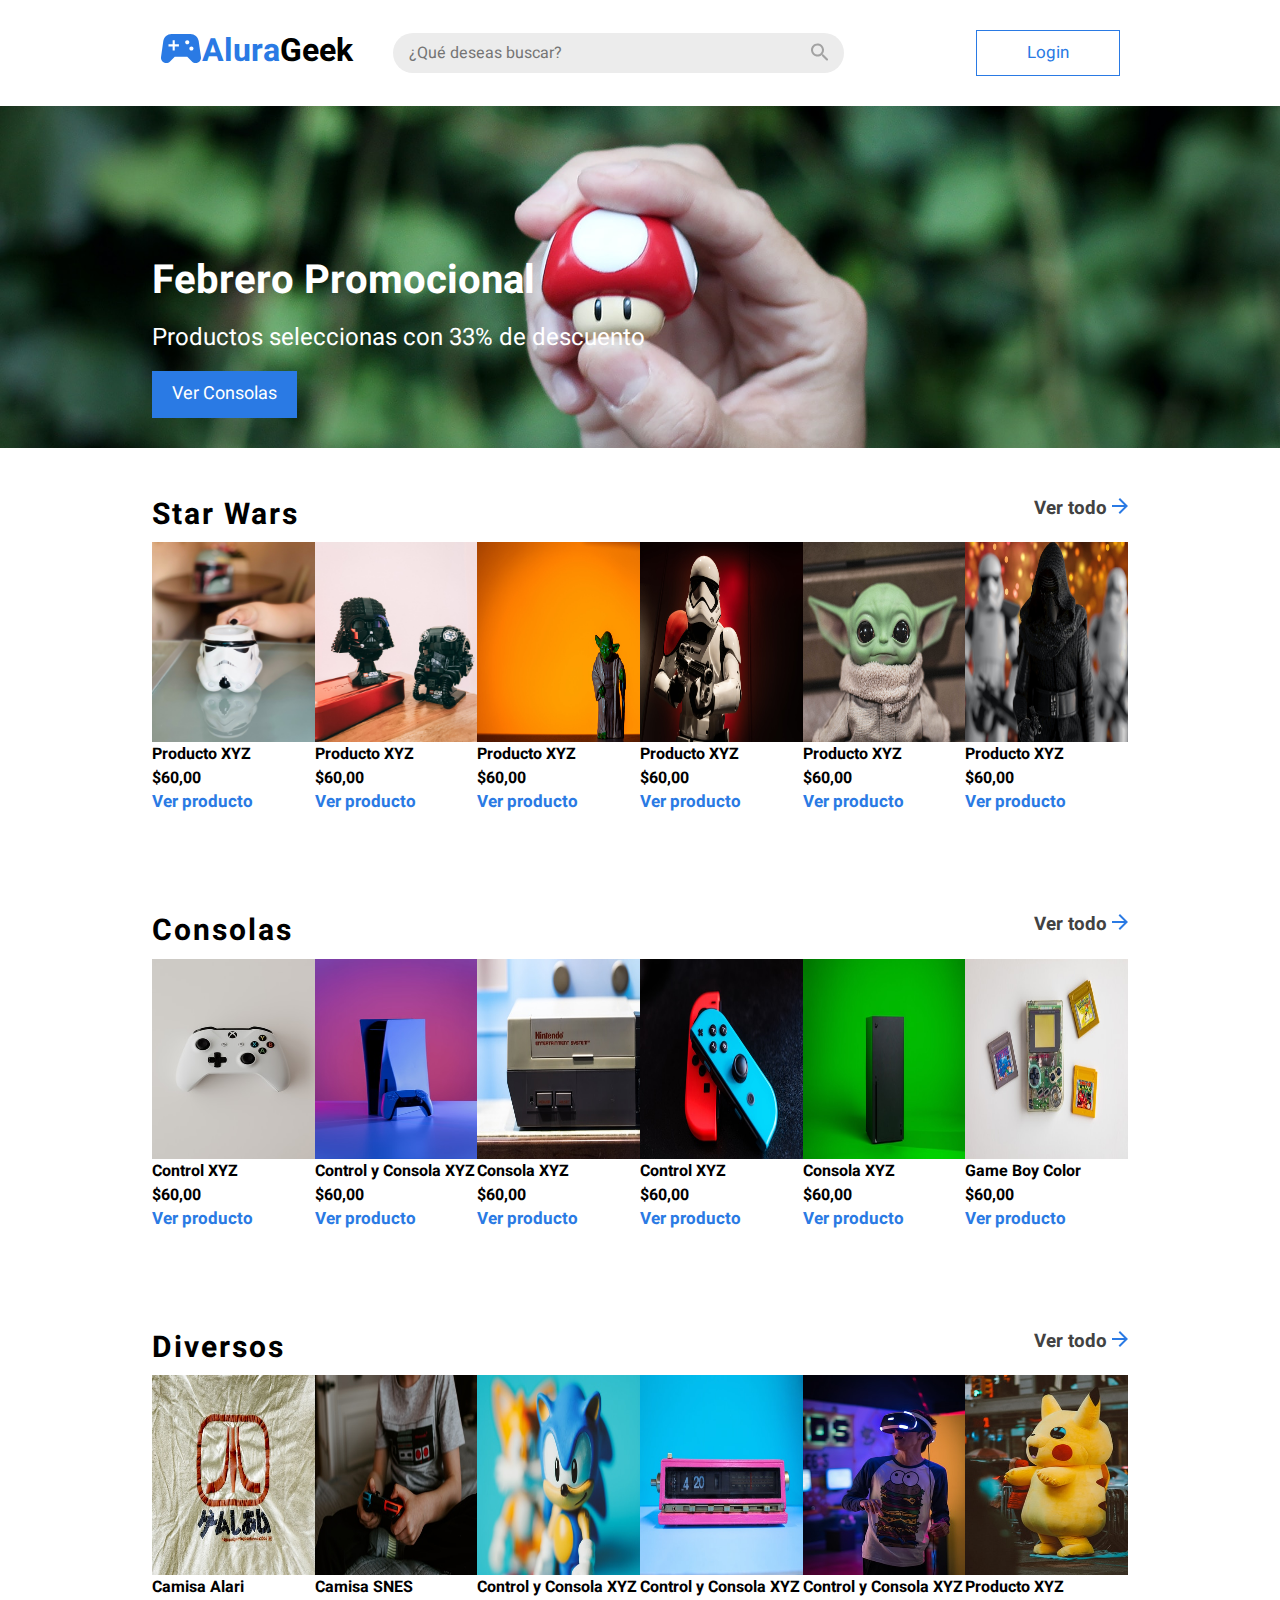
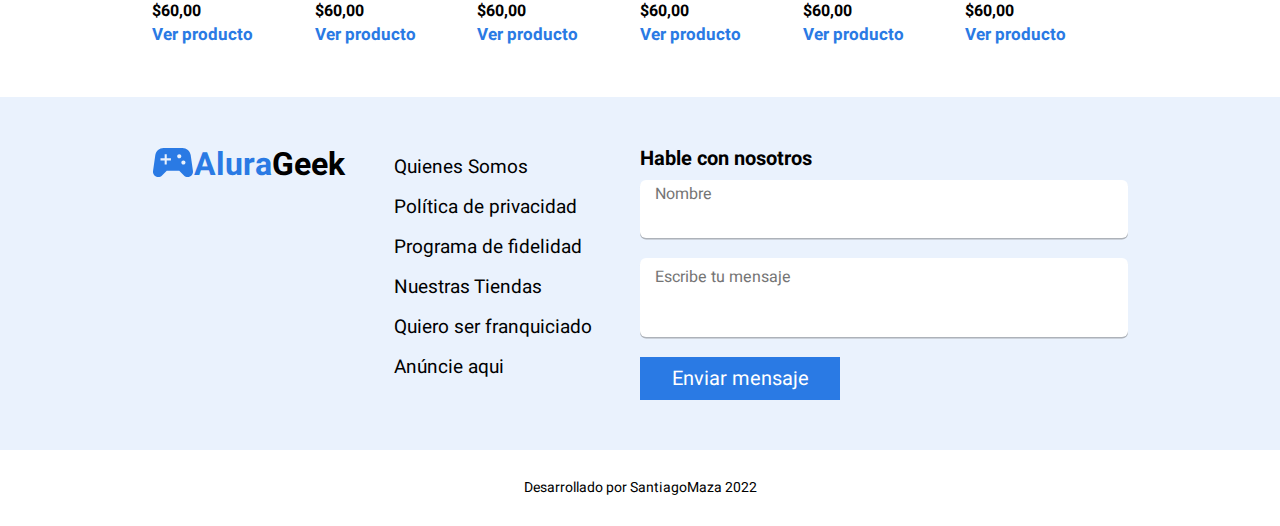
==== index.html @ 07d5b48c "Diseño del proyecto e-commerce" ====
<!DOCTYPE html>
<html lang="es">
<head>
    <meta charset="UTF-8">
    <meta http-equiv="X-UA-Compatible" content="IE=edge">
    <meta name="viewport" content="width=device-width, initial-scale=1.0">
    <title>AluraGeek</title>
    <link rel="preconnect" href="https://fonts.googleapis.com">
    <link rel="preconnect" href="https://fonts.gstatic.com" crossorigin>
    <link href="https://fonts.googleapis.com/css2?family=Heebo:wght@500&display=swap" rel="stylesheet">
    <link rel="stylesheet" href="style/normalize.css">
    <link rel="stylesheet" href="style/style.css">
</head>
<body>
    <header>
        <section class="navbar">
            <section class="logo-buscador">
                <div class="container-logo">
                    <svg width="42" height="31" viewBox="0 0 42 31" fill="none" xmlns="http://www.w3.org/2000/svg">
                    <path d="M40.9556 24.0208L38.6849 8.06251C38.1016 3.95834 34.581 0.916672 30.4354 0.916672H11.5614C7.41583 0.916672 3.8952 3.95834 3.3119 8.06251L1.04119 24.0208C0.582884 27.2292 3.06191 30.0833 6.29089 30.0833C7.70748 30.0833 9.04074 29.5208 10.0407 28.5208L14.7487 23.8333H27.248L31.9353 28.5208C32.9352 29.5208 34.2893 30.0833 35.6851 30.0833C38.9349 30.0833 41.4139 27.2292 40.9556 24.0208ZM18.9152 13.4167H14.7487V17.5833H12.6655V13.4167H8.4991V11.3333H12.6655V7.16667H14.7487V11.3333H18.9152V13.4167ZM27.248 11.3333C26.1023 11.3333 25.1648 10.3958 25.1648 9.25001C25.1648 8.10417 26.1023 7.16667 27.248 7.16667C28.3938 7.16667 29.3313 8.10417 29.3313 9.25001C29.3313 10.3958 28.3938 11.3333 27.248 11.3333ZM31.4145 17.5833C30.2687 17.5833 29.3313 16.6458 29.3313 15.5C29.3313 14.3542 30.2687 13.4167 31.4145 13.4167C32.5602 13.4167 33.4977 14.3542 33.4977 15.5C33.4977 16.6458 32.5602 17.5833 31.4145 17.5833Z" fill="#2A7AE4"/>
                    </svg>
                    <label class="titulo-logo"><h3 class="logoAlura">Alura</h3><h3 class="logoGeek">Geek</h3></label>
                </div>
                <div class="container-buscador">
                    <input type="text" placeholder="¿Qué deseas buscar?">
                    <svg class="buscador-input" width="18" height="18" viewBox="0 0 18 18" fill="none" xmlns="http://www.w3.org/2000/svg">
                    <path d="M12.5 11.5H11.71L11.43 11.23C12.63 9.83 13.25 7.92 12.91 5.89C12.44 3.11 10.12 0.89 7.32001 0.55C3.09001 0.03 -0.469985 3.59 0.0500152 7.82C0.390015 10.62 2.61002 12.94 5.39002 13.41C7.42002 13.75 9.33002 13.13 10.73 11.93L11 12.21V13L15.25 17.25C15.66 17.66 16.33 17.66 16.74 17.25C17.15 16.84 17.15 16.17 16.74 15.76L12.5 11.5ZM6.50002 11.5C4.01002 11.5 2.00002 9.49 2.00002 7C2.00002 4.51 4.01002 2.5 6.50002 2.5C8.99002 2.5 11 4.51 11 7C11 9.49 8.99002 11.5 6.50002 11.5Z" fill="#A2A2A2"/>
                    </svg>
                </div>
            </section>

            <a href="login.html"><button class="btn-navbar">Login</button></a>
        </section>
    </header>
    <main>
        <section class="container-inicio">
            <div class="container-info-inicio">
                <div class="info-inicio">
                    <h1>Febrero Promocional</h1>
                    <p>Productos seleccionas con 33% de descuento</p>
                    <button class="btn-verConsola">Ver Consolas</button>
                </div>
            </div>
        </section>

        <section class="container-card">
            <div class="container-titulo-mas"> 
            <h2 class="title-card">Star Wars</h2>
            <h3 class="ver-mas-card">Ver todo <svg width="16" height="16" viewBox="0 0 16 16" fill="none" xmlns="http://www.w3.org/2000/svg">
                <path d="M-0.000243529 9L12.1698 9L6.57976 14.59L7.99976 16L15.9998 8L7.99976 -6.99382e-07L6.58976 1.41L12.1698 7L-0.000243354 7L-0.000243529 9Z" fill="#2A7AE4"/>
                </svg>
            </h3>
            </div>
            <ul class="container-li-tarjeta">
                <li><img class="img-tarjeta" src="style/img/starwars-uno.jfif" alt="tazaDeStarWar">Producto XYZ<p>$60,00</p><a class="btn-verProducto">Ver producto</a></li>
                <li><img class="img-tarjeta" src="style/img/starwars-dos.jfif" alt="tazaDeStarWar">Producto XYZ<p>$60,00</p><a class="btn-verProducto">Ver producto</a></li>
                <li><img class="img-tarjeta" src="style/img/starwars-tres.jfif" alt="tazaDeStarWar">Producto XYZ<p>$60,00</p><a class="btn-verProducto">Ver producto</a></li>
                <li><img class="img-tarjeta" src="style/img/starwars-cuatro.jfif" alt="tazaDeStarWar">Producto XYZ<p>$60,00</p><a class="btn-verProducto">Ver producto</a></li>
                <li><img class="img-tarjeta" src="style/img/starwars-cinco.jfif" alt="tazaDeStarWar">Producto XYZ<p>$60,00</p><a class="btn-verProducto">Ver producto</a></li>
                <li><img class="img-tarjeta" src="style/img/starwars-seis.jfif" alt="tazaDeStarWar">Producto XYZ<p>$60,00</p><a class="btn-verProducto">Ver producto</a></li>
            </ul>
        </section>
        <section class="container-card">
            <div class="container-titulo-mas"> 
                <h2 class="title-card">Consolas</h2>
                <h3 class="ver-mas-card">Ver todo <svg width="16" height="16" viewBox="0 0 16 16" fill="none" xmlns="http://www.w3.org/2000/svg">
                    <path d="M-0.000243529 9L12.1698 9L6.57976 14.59L7.99976 16L15.9998 8L7.99976 -6.99382e-07L6.58976 1.41L12.1698 7L-0.000243354 7L-0.000243529 9Z" fill="#2A7AE4"/>
                    </svg>
                </h3>
                </div>
            <ul class="container-li-tarjeta">
                <li><img class="img-tarjeta" src="style/img/consolas-uno.jfif" alt="tazaDeStarWar">Control XYZ<p>$60,00</p><a class="btn-verProducto">Ver producto</a></li>
                <li><img class="img-tarjeta" src="style/img/consolas-dos.jfif" alt="tazaDeStarWar">Control y Consola XYZ<p>$60,00</p><a class="btn-verProducto">Ver producto</a></li>
                <li><img class="img-tarjeta" src="style/img/consolas-tres.jfif" alt="tazaDeStarWar">Consola XYZ<p>$60,00</p><a class="btn-verProducto">Ver producto</a></li>
                <li><img class="img-tarjeta" src="style/img/consolas-cuatro.jfif" alt="tazaDeStarWar">Control XYZ<p>$60,00</p><a class="btn-verProducto">Ver producto</a></li>
                <li><img class="img-tarjeta" src="style/img/consolas-cinco.jfif" alt="tazaDeStarWar">Consola XYZ<p>$60,00</p><a class="btn-verProducto">Ver producto</a></li>
                <li><img class="img-tarjeta" src="style/img/consolas-seis.jfif" alt="tazaDeStarWar">Game Boy Color<p>$60,00</p><a class="btn-verProducto">Ver producto</a></li>
            </ul>
        </section>
        <section class="container-card">
            <div class="container-titulo-mas"> 
                <h2 class="title-card">Diversos</h2>
                <h3 class="ver-mas-card">Ver todo <svg width="16" height="16" viewBox="0 0 16 16" fill="none" xmlns="http://www.w3.org/2000/svg">
                    <path d="M-0.000243529 9L12.1698 9L6.57976 14.59L7.99976 16L15.9998 8L7.99976 -6.99382e-07L6.58976 1.41L12.1698 7L-0.000243354 7L-0.000243529 9Z" fill="#2A7AE4"/>
                    </svg>
                </h3>
            </div>
            <ul class="container-li-tarjeta">
                <li><img class="img-tarjeta" src="style/img/diversos-uno.jfif" alt="tazaDeStarWar">Camisa Alari<p>$60,00</p><a class="btn-verProducto">Ver producto</a></li>
                <li><img class="img-tarjeta" src="style/img/diversos-dos.jfif" alt="tazaDeStarWar">Camisa SNES<p>$60,00</p><a class="btn-verProducto">Ver producto</a></li>
                <li><img class="img-tarjeta" src="style/img/diversos-tres.jfif" alt="tazaDeStarWar">Control y Consola XYZ<p>$60,00</p><a class="btn-verProducto">Ver producto</a></li>
                <li><img class="img-tarjeta" src="style/img/diversos-cuatro.jfif" alt="tazaDeStarWar">Control y Consola XYZ<p>$60,00</p><a class="btn-verProducto">Ver producto</a></li>
                <li><img class="img-tarjeta" src="style/img/diversos-cinco.jfif" alt="tazaDeStarWar">Control y Consola XYZ<p>$60,00</p><a class="btn-verProducto">Ver producto</a></li>
                <li><img class="img-tarjeta" src="style/img/diversos-seis.jfif" alt="tazaDeStarWar">Producto XYZ<p>$60,00</p><a class="btn-verProducto">Ver producto</a></li>
            </ul>
        </section>
    </main>
    <footer>
        <section class="container-footer">
            <div class="container-logo">
                <svg width="42" height="31" viewBox="0 0 42 31" fill="none" xmlns="http://www.w3.org/2000/svg">
                <path d="M40.9556 24.0208L38.6849 8.06251C38.1016 3.95834 34.581 0.916672 30.4354 0.916672H11.5614C7.41583 0.916672 3.8952 3.95834 3.3119 8.06251L1.04119 24.0208C0.582884 27.2292 3.06191 30.0833 6.29089 30.0833C7.70748 30.0833 9.04074 29.5208 10.0407 28.5208L14.7487 23.8333H27.248L31.9353 28.5208C32.9352 29.5208 34.2893 30.0833 35.6851 30.0833C38.9349 30.0833 41.4139 27.2292 40.9556 24.0208ZM18.9152 13.4167H14.7487V17.5833H12.6655V13.4167H8.4991V11.3333H12.6655V7.16667H14.7487V11.3333H18.9152V13.4167ZM27.248 11.3333C26.1023 11.3333 25.1648 10.3958 25.1648 9.25001C25.1648 8.10417 26.1023 7.16667 27.248 7.16667C28.3938 7.16667 29.3313 8.10417 29.3313 9.25001C29.3313 10.3958 28.3938 11.3333 27.248 11.3333ZM31.4145 17.5833C30.2687 17.5833 29.3313 16.6458 29.3313 15.5C29.3313 14.3542 30.2687 13.4167 31.4145 13.4167C32.5602 13.4167 33.4977 14.3542 33.4977 15.5C33.4977 16.6458 32.5602 17.5833 31.4145 17.5833Z" fill="#2A7AE4"/>
                </svg>
                <label class="titulo-logo"><h3 class="logoAlura">Alura</h3><h3 class="logoGeek">Geek</h3></label>
            </div>
            <ul class="lista-info-footer">
                <li>Quienes Somos</li>
                <li>Política de privacidad</li>
                <li>Programa de fidelidad</li>
                <li>Nuestras Tiendas</li>
                <li>Quiero ser franquiciado</li>
                <li>Anúncie aqui</li>
            </ul>
            <form action="" class="form-contacto-footer">
                <label class="form-contacto-titulo">Hable con nosotros</label>
                <div class="container-input-contacto">
                    <input class="form-contacto-input input-nombre" type="text">
                    <p class="nombre-input">Nombre</p>
                </div>
                <input class="form-contacto-input input-mensaje" type="text" placeholder="Escribe tu mensaje">
                <button class="btn-verConsola btn-contacto-footer">Enviar mensaje</button>
            </form>
        </section>
        <p class="creditos-autor">Desarrollado por SantiagoMaza 2022</p>
    </footer>
</body>
</html>
---- style/style.css ----
body{
    font-family: 'Heebo', sans-serif;
}
.navbar{
    display: flex;
    justify-content: space-between;
    width: calc(100vw - 25vw);
    margin: 30px auto;
    align-items: center;
}
button, a{
    cursor: pointer;
}
.logo-buscador{
    display: flex;
}
.container-logo, .titulo-logo{
    display: flex;
}
.logoAlura,.logoGeek{
    font-size: 2em;
}
.logoAlura{
    color: #2a7ae4;
}
.btn-navbar{
    border: 1.8px solid #2a7ae4;
    background: transparent;
    color: #2a7ae4;
    font-size: 17px;
    padding: 12px 50px;
}
.container-buscador input{
    padding: 10px 250px 10px 15px;
    border-radius: 20px;
    border: 1px solid transparent;
    background: rgb(236, 236, 236);
}
.container-buscador{
    position: relative;
    margin-left: 40px;
}
.buscador-input{
    position: absolute;
    right: 15px;
    top: 10px;
}
.container-inicio{
    height: 38vh;
}
.container-info-inicio{
    background-image: url(../style/img/img-inicio.jfif);
    background-size: 100% 250%;
    background-position-y: center;
    height: 100%;
}
.info-inicio{    
    padding: 152px 152px 0px 152px;
}    
.container-inicio h1{
    color: #fff;
    font-size: 2.5em;
}
.container-inicio p{
    color: #fff;
    font-size: 1.5em;
    margin: 20px 0;
}
.btn-verConsola{
    padding: 13px 20px;
    font-size: 18px;
    background: #2a7ae4;
    color: #fff;
    border: none;
}
.container-card{
    padding: 50px 152px;
}
.container-titulo-mas{
    display: flex;
    justify-content: space-between;
    align-self: center;
}
.ver-mas-card{
    color: #424242;
}
.title-card{
    font-size: 30px;
    letter-spacing: 2px;
}
.container-li-tarjeta{
    display: flex;
    justify-content: space-between;
    margin-top: 10px;
}
.container-li-tarjeta li{
    display: flex;
    flex-direction: column;
    font-weight: bold;
    line-height: 24px;
}
.img-tarjeta{
    width: 200px;
    height: 200px;
}
.btn-verProducto{
    border: none;
    color: #2a7ae4;
    font-size: 17px;
    background: transparent;
    align-items: flex-start;
}
.container-footer{
    display: flex;
    padding: 50px 152px;
    background: #EAF2FD;
    justify-content: space-between;
}
.lista-info-footer{
    display: flex;
    flex-direction: column;
    list-style: none;
    font-size: 19px;
    line-height: 40px;
}
.form-contacto-footer{
    display: flex;
    flex-direction: column;
    width: 50%;
}
.form-contacto-titulo{
    font-size: 20px;
    font-weight: bold;
}
.form-contacto-input{
    background: #fff;
    border: none;
    border-radius: 6px;
    margin: 10px 0;
    box-shadow: rgba(82, 82, 82, 0.4) 0px 1.5px 0px;
    overflow-y: scroll;
}
.container-input-contacto{
    position: relative;
}
.input-nombre{
    padding: 30px 0px 10px 15px;
    width: 100%;
}
.nombre-input{
    position: absolute;
    top: 15px;
    left: 15px;
    color: #757575;
}
.input-mensaje{
    padding: 10px 0px 50px 15px;
}
.btn-contacto-footer{
    padding: 10px 30px;
    margin-top: 10px;
    font-size: 20px;
    width: 200px;
}
.creditos-autor{
    margin: 30px 0;
    text-align: center;
    font-size: 14px;
}
/* PAGINA LOGIN */
.body-login{
    display: flex;
    flex-direction: column;
    min-height: 100vh;
    background: #E5E5E5;
}
.header-login{
    background: #fff;
}
.navbar-login{
    justify-content: initial;
}
.section-form-login{
    display: flex;
    justify-content: center;
    margin: 100px 0;
    
}
.container-form-login{
    display: flex;
    flex-direction: column;
    width: 400px;
    align-items: center;
}
.titulo-form{
    font-size: 25px;
}
.input-form{
    padding: 15px 0px 15px 5px;
    margin: 15px 0;
    width: 100%;
    border: none;
    border-bottom: 1.8px solid #757575;
    box-shadow: rgb(38, 57, 77) 0px 0px 15px -5px;
}
.btn-login{
    width: 100%;
}
.footer-login{
    margin-top: auto;
    background: #fff;
}
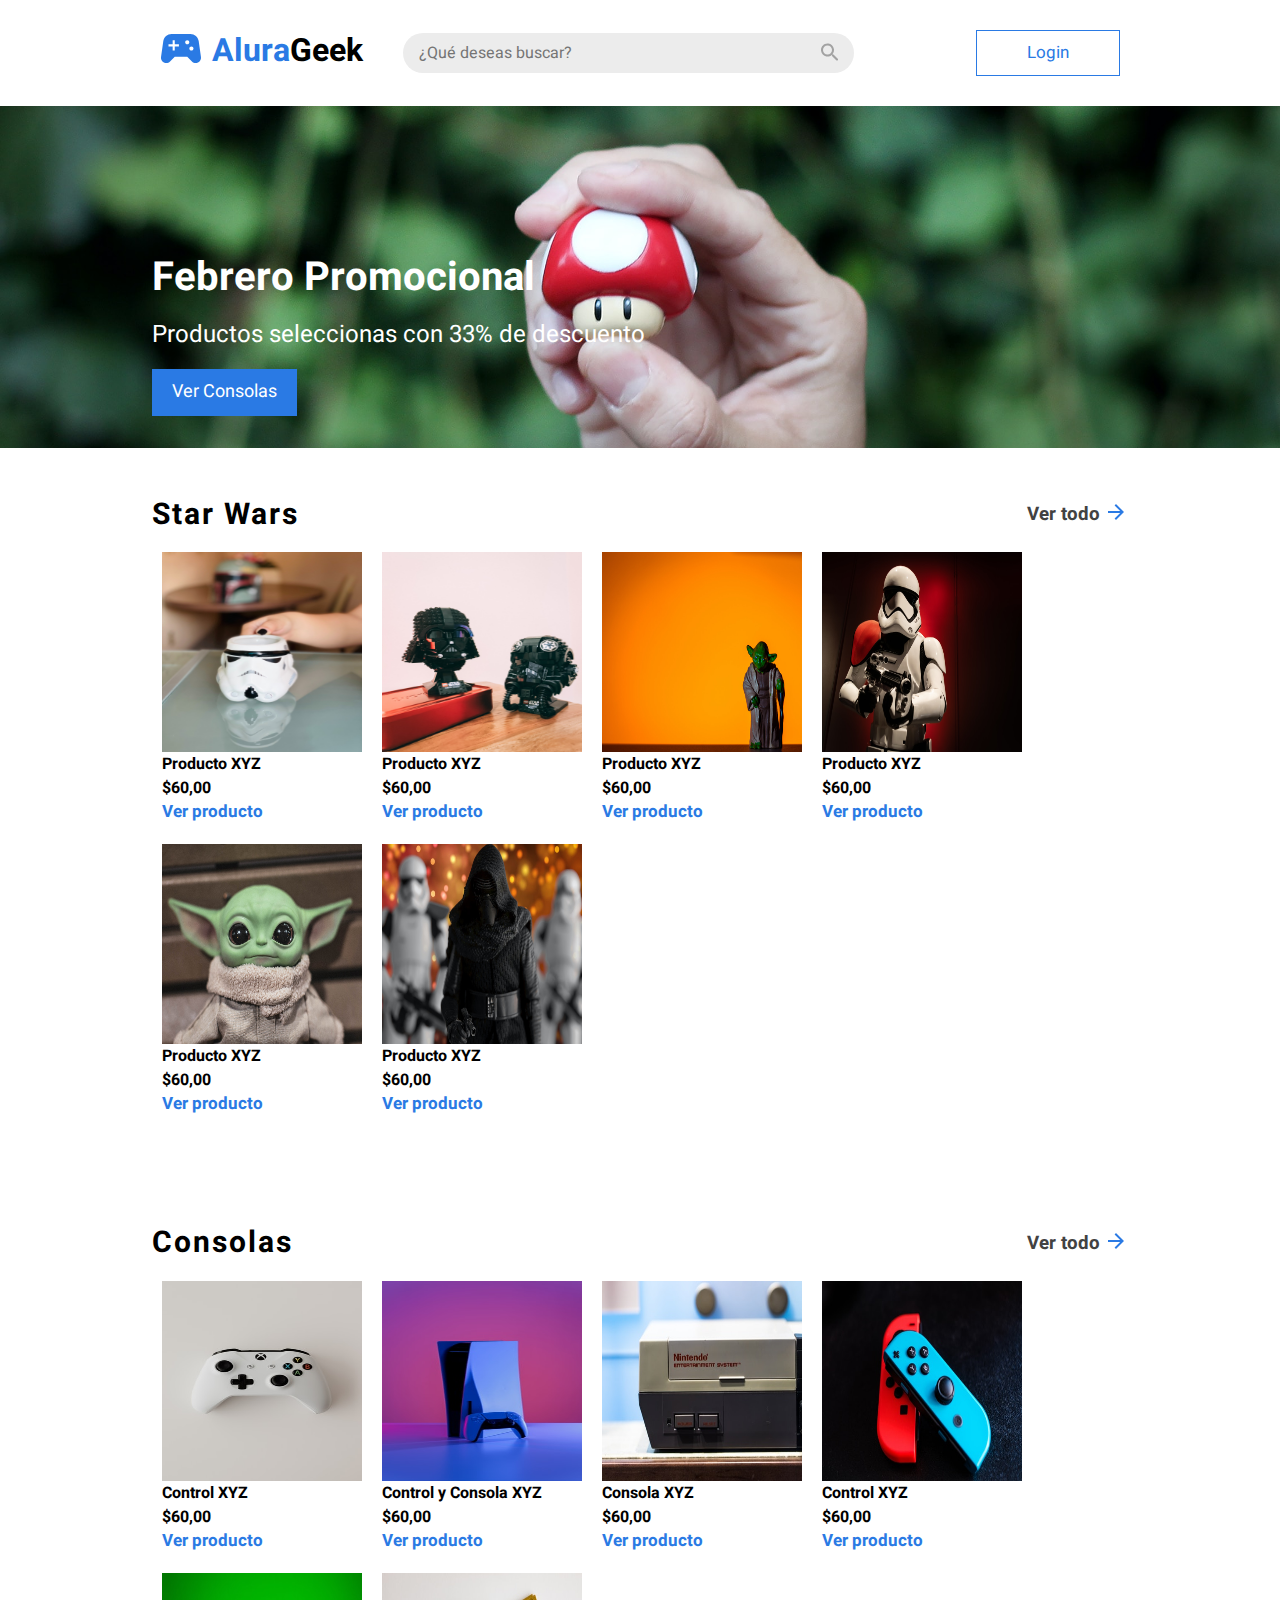
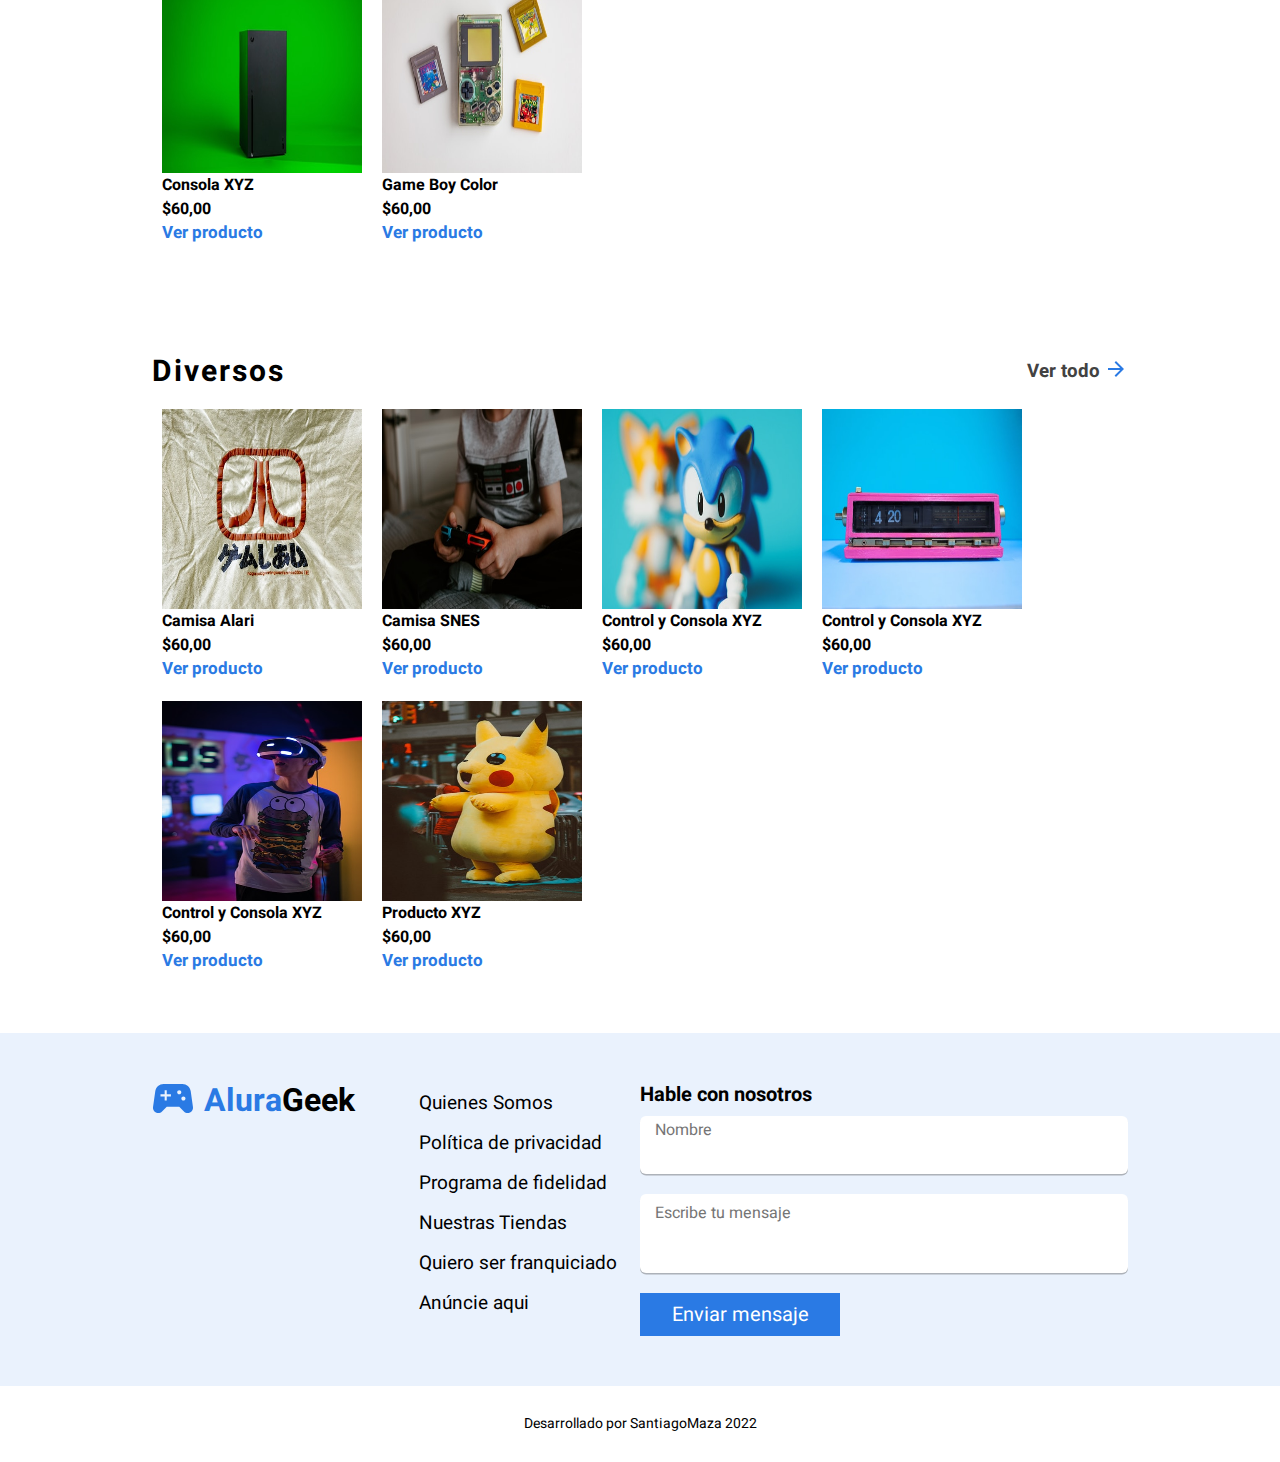
==== commit 6647441a: "Diseño responsive para el proyecto Alura-Geek" ====
--- a/index.html
+++ b/index.html
@@ -45,11 +45,11 @@
 
         <section class="container-card">
             <div class="container-titulo-mas"> 
-            <h2 class="title-card">Star Wars</h2>
-            <h3 class="ver-mas-card">Ver todo <svg width="16" height="16" viewBox="0 0 16 16" fill="none" xmlns="http://www.w3.org/2000/svg">
-                <path d="M-0.000243529 9L12.1698 9L6.57976 14.59L7.99976 16L15.9998 8L7.99976 -6.99382e-07L6.58976 1.41L12.1698 7L-0.000243354 7L-0.000243529 9Z" fill="#2A7AE4"/>
-                </svg>
-            </h3>
+                <h2 class="title-card">Star Wars</h2>
+                <h3 class="ver-mas-card">Ver todo <svg width="16" height="16" viewBox="0 0 16 16" fill="none" xmlns="http://www.w3.org/2000/svg">
+                    <path d="M-0.000243529 9L12.1698 9L6.57976 14.59L7.99976 16L15.9998 8L7.99976 -6.99382e-07L6.58976 1.41L12.1698 7L-0.000243354 7L-0.000243529 9Z" fill="#2A7AE4"/>
+                    </svg>
+                </h3>
             </div>
             <ul class="container-li-tarjeta">
                 <li><img class="img-tarjeta" src="style/img/starwars-uno.jfif" alt="tazaDeStarWar">Producto XYZ<p>$60,00</p><a class="btn-verProducto">Ver producto</a></li>
@@ -67,7 +67,7 @@
                     <path d="M-0.000243529 9L12.1698 9L6.57976 14.59L7.99976 16L15.9998 8L7.99976 -6.99382e-07L6.58976 1.41L12.1698 7L-0.000243354 7L-0.000243529 9Z" fill="#2A7AE4"/>
                     </svg>
                 </h3>
-                </div>
+            </div>
             <ul class="container-li-tarjeta">
                 <li><img class="img-tarjeta" src="style/img/consolas-uno.jfif" alt="tazaDeStarWar">Control XYZ<p>$60,00</p><a class="btn-verProducto">Ver producto</a></li>
                 <li><img class="img-tarjeta" src="style/img/consolas-dos.jfif" alt="tazaDeStarWar">Control y Consola XYZ<p>$60,00</p><a class="btn-verProducto">Ver producto</a></li>
@@ -96,7 +96,7 @@
         </section>
     </main>
     <footer>
-        <section class="container-footer">
+        <section class="container-footer cnte-footer-resp">
             <div class="container-logo">
                 <svg width="42" height="31" viewBox="0 0 42 31" fill="none" xmlns="http://www.w3.org/2000/svg">
                 <path d="M40.9556 24.0208L38.6849 8.06251C38.1016 3.95834 34.581 0.916672 30.4354 0.916672H11.5614C7.41583 0.916672 3.8952 3.95834 3.3119 8.06251L1.04119 24.0208C0.582884 27.2292 3.06191 30.0833 6.29089 30.0833C7.70748 30.0833 9.04074 29.5208 10.0407 28.5208L14.7487 23.8333H27.248L31.9353 28.5208C32.9352 29.5208 34.2893 30.0833 35.6851 30.0833C38.9349 30.0833 41.4139 27.2292 40.9556 24.0208ZM18.9152 13.4167H14.7487V17.5833H12.6655V13.4167H8.4991V11.3333H12.6655V7.16667H14.7487V11.3333H18.9152V13.4167ZM27.248 11.3333C26.1023 11.3333 25.1648 10.3958 25.1648 9.25001C25.1648 8.10417 26.1023 7.16667 27.248 7.16667C28.3938 7.16667 29.3313 8.10417 29.3313 9.25001C29.3313 10.3958 28.3938 11.3333 27.248 11.3333ZM31.4145 17.5833C30.2687 17.5833 29.3313 16.6458 29.3313 15.5C29.3313 14.3542 30.2687 13.4167 31.4145 13.4167C32.5602 13.4167 33.4977 14.3542 33.4977 15.5C33.4977 16.6458 32.5602 17.5833 31.4145 17.5833Z" fill="#2A7AE4"/>
--- a/style/style.css
+++ b/style/style.css
@@ -16,6 +16,10 @@
 }
 .container-logo, .titulo-logo{
     display: flex;
+    margin-right: 20px;
+}
+.titulo-logo{
+    margin-left: 10px; 
 }
 .logoAlura,.logoGeek{
     font-size: 2em;
@@ -29,6 +33,7 @@
     color: #2a7ae4;
     font-size: 17px;
     padding: 12px 50px;
+    margin-left: 30px;
 }
 .container-buscador input{
     padding: 10px 250px 10px 15px;
@@ -38,7 +43,6 @@
 }
 .container-buscador{
     position: relative;
-    margin-left: 40px;
 }
 .buscador-input{
     position: absolute;
@@ -55,7 +59,12 @@
     height: 100%;
 }
 .info-inicio{    
-    padding: 152px 152px 0px 152px;
+    padding: 0px 0px 32px 152px;
+    height: 100%;
+    display: flex;
+    flex-direction: column;
+    align-items: flex-start;
+    justify-content: flex-end;      
 }    
 .container-inicio h1{
     color: #fff;
@@ -79,10 +88,13 @@
 .container-titulo-mas{
     display: flex;
     justify-content: space-between;
-    align-self: center;
+    align-items: center;
 }
 .ver-mas-card{
+    justify-content: space-around;
     color: #424242;
+    width: 105px;
+    display: flex;
 }
 .title-card{
     font-size: 30px;
@@ -98,6 +110,7 @@
     flex-direction: column;
     font-weight: bold;
     line-height: 24px;
+    margin: 10px;
 }
 .img-tarjeta{
     width: 200px;
@@ -167,46 +180,110 @@
     text-align: center;
     font-size: 14px;
 }
-/* PAGINA LOGIN */
-.body-login{
-    display: flex;
-    flex-direction: column;
-    min-height: 100vh;
-    background: #E5E5E5;
-}
-.header-login{
-    background: #fff;
-}
-.navbar-login{
-    justify-content: initial;
-}
-.section-form-login{
-    display: flex;
-    justify-content: center;
-    margin: 100px 0;
-    
-}
-.container-form-login{
-    display: flex;
-    flex-direction: column;
-    width: 400px;
-    align-items: center;
-}
-.titulo-form{
-    font-size: 25px;
-}
-.input-form{
-    padding: 15px 0px 15px 5px;
-    margin: 15px 0;
-    width: 100%;
-    border: none;
-    border-bottom: 1.8px solid #757575;
-    box-shadow: rgb(38, 57, 77) 0px 0px 15px -5px;
-}
-.btn-login{
-    width: 100%;
-}
-.footer-login{
-    margin-top: auto;
-    background: #fff;
-}
+@media only screen and (max-width: 1460px){
+    .container-li-tarjeta{
+        justify-content: initial;
+        flex-wrap: wrap;
+    }
+}
+@media only screen and (max-width: 1230px){
+    .container-footer{
+        flex-wrap: wrap;
+        justify-content: space-between;
+    }
+    .form-contacto-footer{
+        width: 100%;
+    }
+}
+@media only screen and (max-width: 1130px){
+    .navbar{
+        width: max-content;
+    }
+    .info-inicio{
+        padding: 0px 52px 32px 52px;
+    }
+    .container-card{
+        padding: 50px 52px;
+    }
+    .container-footer{
+        padding: 50px 52px;
+    }
+}
+@media only screen and (max-width: 980px){
+    .container-buscador input{
+        width: 300px;
+        padding: 10px 0 10px 15px;
+    }
+    .btn-navbar{
+        padding: 12px 30px;
+    }
+}
+@media only screen and (max-width: 810px){
+    .container-info-inicio{
+        background-position-x: center;
+        background-size: 150% 200%;
+    }
+    .container-buscador input{
+        width: 200px;
+        padding: 10px 0 10px 15px;
+    }
+    .btn-navbar{
+        padding: 12px 10px;
+    }
+}
+@media only screen and (max-width: 610px){
+    .container-buscador{
+        position: absolute;
+        right: 20px;
+    }
+    .btn-navbar{
+        margin-left: 0;
+    }
+    .container-buscador input{
+        display: none;
+    }
+    .logoAlura{
+        font-size: 1.5em;
+    }
+    .logoGeek{
+        font-size: 1.5em;
+    }
+}    
+@media only screen and (max-width: 560px){
+    .container-logo{
+        width: 100%;
+        justify-content: center;
+    }
+    .container-buscador{
+        position: absolute;
+        right: 20px;
+    }
+    .btn-navbar{
+        margin-left: 0;
+    }
+    .info-inicio{
+        padding: 10px 20px;
+        justify-content: center;
+    }
+    .lista-info-footer{
+        margin: 25px 0;
+        width: 100%;
+        text-align: center;
+    }
+    .container-li-tarjeta {
+        align-items: center;
+        flex-direction: column;
+    }
+    .img-tarjeta{
+        width: 250px;
+        height: 250px;
+    }
+}
+@media only screen and (max-width: 420px){
+    .titulo-logo h3{
+        font-size: 1.5em;
+    }
+    .navbar{
+        margin: 30px 20px;
+    }
+}